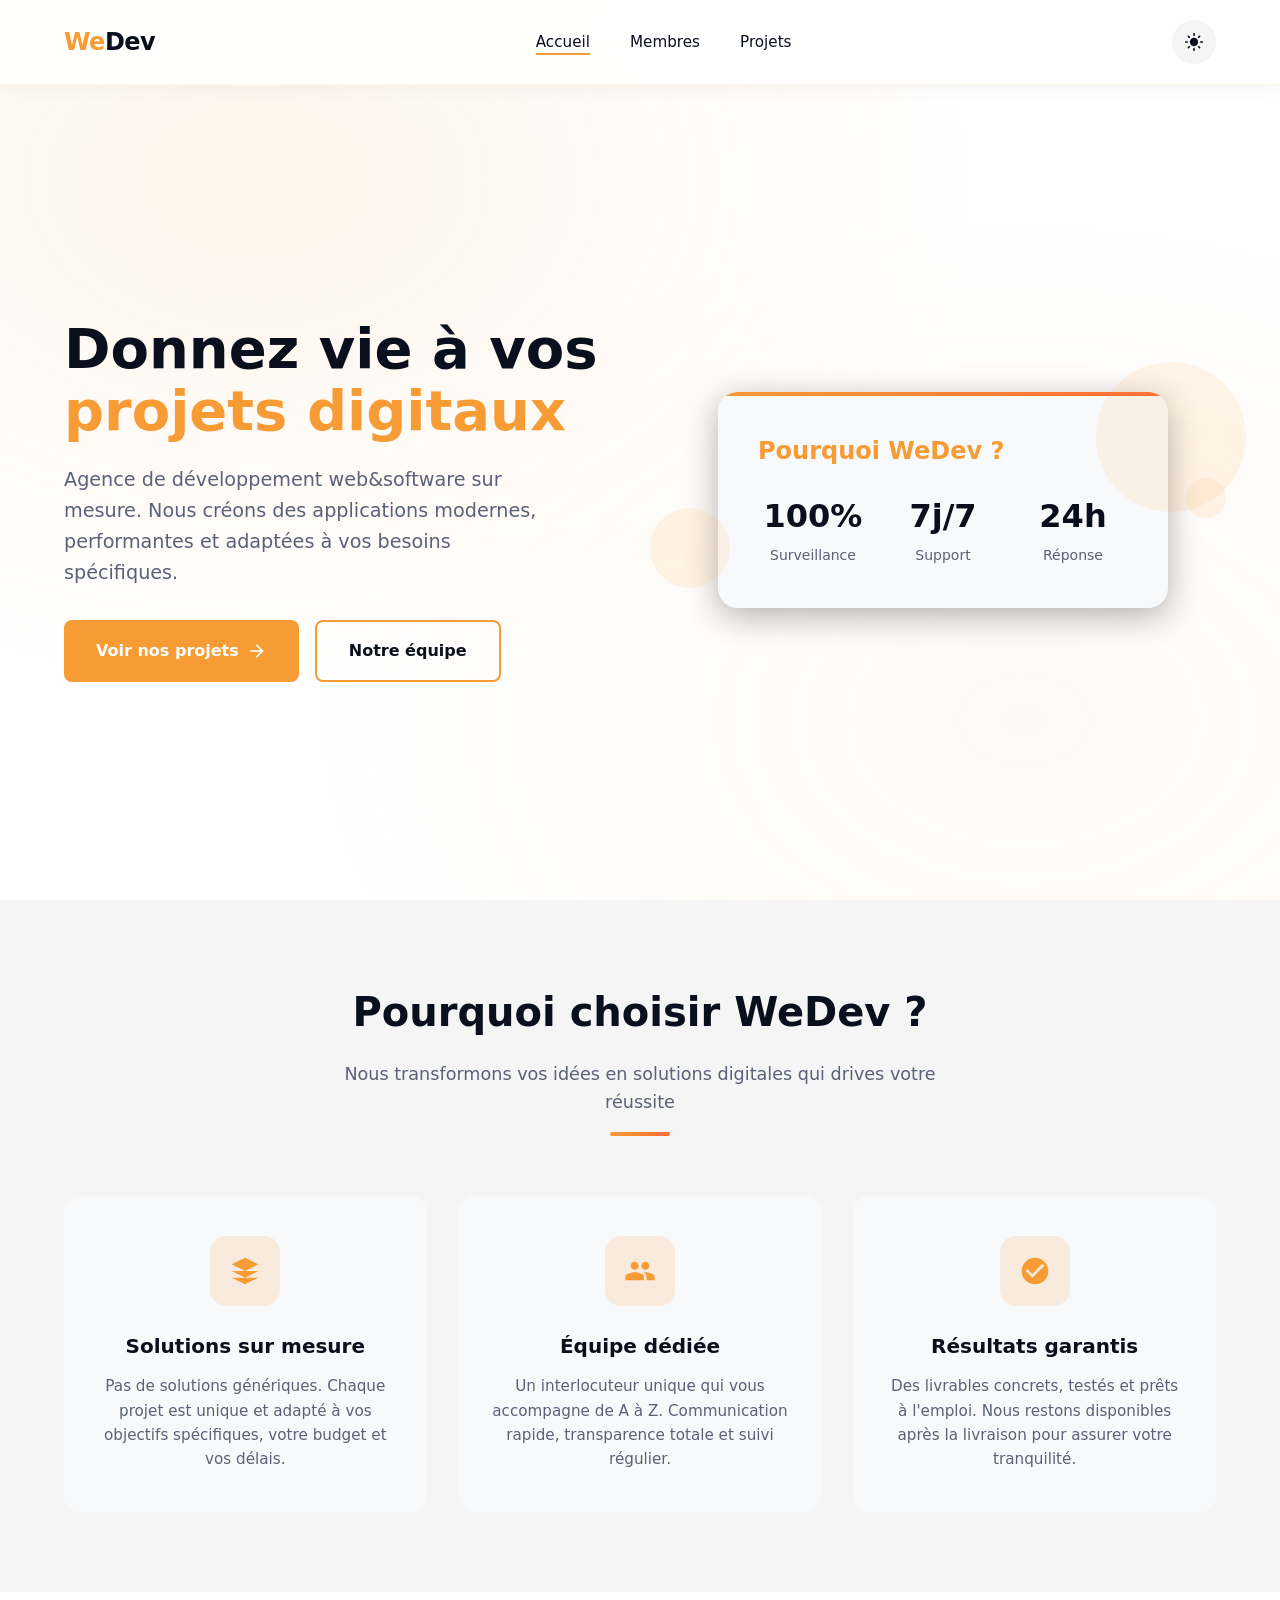
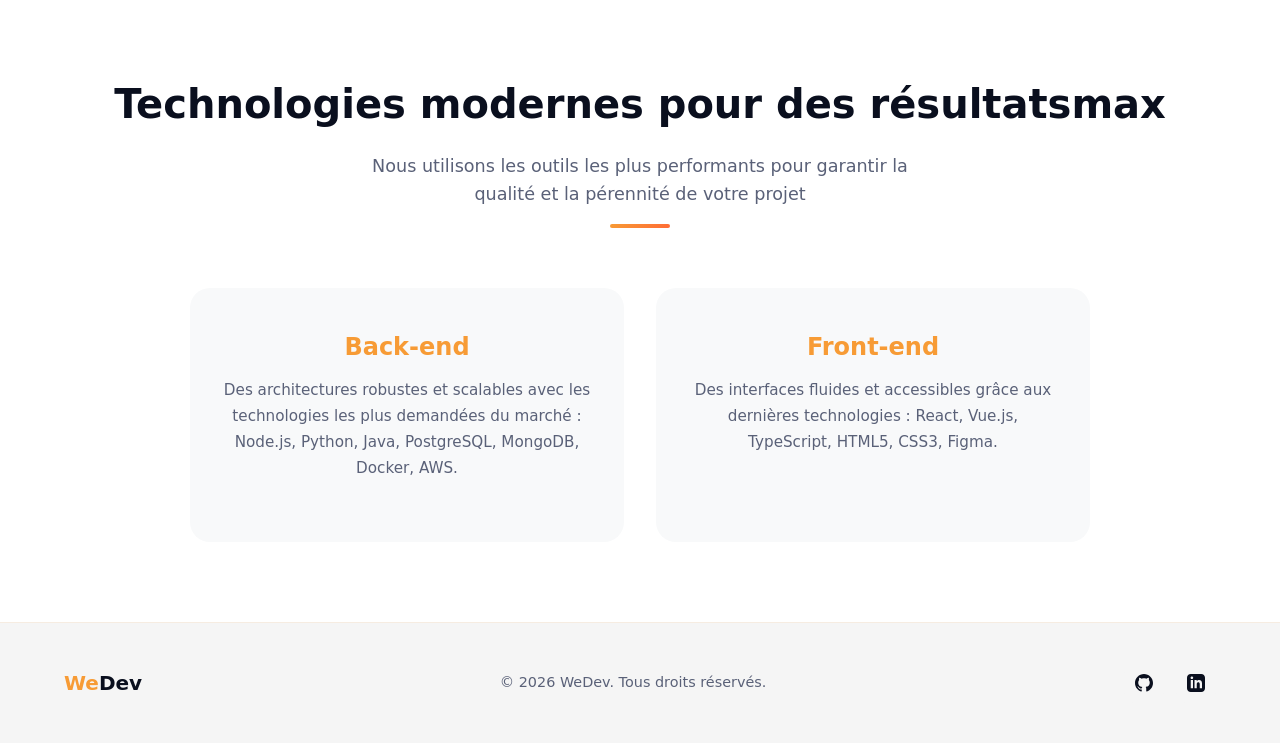
==== index.html @ 14519774 "first commit 14/03/26 the first" ====
<!DOCTYPE html>
<html lang="fr">
<head>
  <meta charset="UTF-8">
  <meta name="viewport" content="width=device-width, initial-scale=1.0">
  <title>WeDev - Portfolio</title>
  <link rel="stylesheet" href="css/style.css">
</head>
<body>
  <nav class="navbar">
    <div class="container" id="navbar"></div>
  </nav>

  <main>
    <section class="hero">
      <div class="container">
        <div class="hero-content">
          <div class="hero-text">
            <h1>Donnez vie à vos <span class="highlight">projets digitaux</span></h1>
            <p>Agence de développement web&software sur mesure. Nous créons des applications modernes, performantes et adaptées à vos besoins spécifiques.</p>
            <div class="hero-buttons">
              <a href="projets.html" class="btn btn-primary">
                Voir nos projets
                <svg width="20" height="20" viewBox="0 0 24 24" fill="currentColor"><path d="M12 4l-1.41 1.41L16.17 11H4v2h12.17l-5.58 5.59L12 20l8-8z"/></svg>
              </a>
              <a href="membres.html" class="btn btn-secondary">Notre équipe</a>
            </div>
          </div>
          <div class="hero-visual">
            <div class="hero-card">
              <h3>Pourquoi WeDev ?</h3>
              <div class="hero-stats">
                <div class="stat-item">
                  <span class="stat-number">100%</span>
                  <span class="stat-label">Surveillance</span>
                </div>
                <div class="stat-item">
                  <span class="stat-number">7j/7</span>
                  <span class="stat-label">Support</span>
                </div>
                <div class="stat-item">
                  <span class="stat-number">24h</span>
                  <span class="stat-label">Réponse</span>
                </div>
              </div>
            </div>
            <div class="floating-shapes">
              <div class="shape shape-1"></div>
              <div class="shape shape-2"></div>
              <div class="shape shape-3"></div>
            </div>
          </div>
        </div>
      </div>
    </section>

    <section class="features">
      <div class="container">
        <div class="section-header">
          <h2>Pourquoi choisir WeDev ?</h2>
          <p>Nous transformons vos idées en solutions digitales qui drives votre réussite</p>
          <div class="accent-line"></div>
        </div>
        <div class="features-grid">
          <div class="feature-card">
            <div class="feature-icon">
              <svg viewBox="0 0 24 24"><path d="M12 2L2 7l10 5 10-5-10-5zM2 17l10 5 10-5M2 12l10 5 10-5"/></svg>
            </div>
            <h3>Solutions sur mesure</h3>
            <p>Pas de solutions génériques. Chaque projet est unique et adapté à vos objectifs spécifiques, votre budget et vos délais.</p>
          </div>
          <div class="feature-card">
            <div class="feature-icon">
              <svg viewBox="0 0 24 24"><path d="M16 11c1.66 0 2.99-1.34 2.99-3S17.66 5 16 5c-1.66 0-3 1.34-3 3s1.34 3 3 3zm-8 0c1.66 0 2.99-1.34 2.99-3S9.66 5 8 5C6.34 5 5 6.34 5 8s1.34 3 3 3zm0 2c-2.33 0-7 1.17-7 3.5V19h14v-2.5c0-2.33-4.67-3.5-7-3.5zm8 0c-.29 0-.62.02-.97.05 1.16.84 1.97 1.97 1.97 3.45V19h6v-2.5c0-2.33-4.67-3.5-7-3.5z"/></svg>
            </div>
            <h3>Équipe dédiée</h3>
            <p>Un interlocuteur unique qui vous accompagne de A à Z. Communication rapide, transparence totale et suivi régulier.</p>
          </div>
          <div class="feature-card">
            <div class="feature-icon">
              <svg viewBox="0 0 24 24"><path d="M12 2C6.48 2 2 6.48 2 12s4.48 10 10 10 10-4.48 10-10S17.52 2 12 2zm-2 15l-5-5 1.41-1.41L10 14.17l7.59-7.59L19 8l-9 9z"/></svg>
            </div>
            <h3>Résultats garantis</h3>
            <p>Des livrables concrets, testés et prêts à l'emploi. Nous restons disponibles après la livraison pour assurer votre tranquilité.</p>
          </div>
        </div>
      </div>
    </section>

    <section>
      <div class="container">
        <div class="section-header">
          <h2>Technologies modernes pour des résultatsmax</h2>
          <p>Nous utilisons les outils les plus performants pour garantir la qualité et la pérennité de votre projet</p>
          <div class="accent-line"></div>
        </div>
        <div class="members-grid" style="max-width: 900px; margin: 0 auto;">
          <div class="member-card" style="opacity: 1; transform: none;">
            <h3 class="member-name" style="color: var(--accent);">Back-end</h3>
            <p class="member-bio">Des architectures robustes et scalables avec les technologies les plus demandées du marché : Node.js, Python, Java, PostgreSQL, MongoDB, Docker, AWS.</p>
          </div>
          <div class="member-card" style="opacity: 1; transform: none;">
            <h3 class="member-name" style="color: var(--accent);">Front-end</h3>
            <p class="member-bio">Des interfaces fluides et accessibles grâce aux dernières technologies : React, Vue.js, TypeScript, HTML5, CSS3, Figma.</p>
          </div>
        </div>
      </div>
    </section>
  </main>

  <div id="footer"></div>

  <script src="js/components.js"></script>
  <script src="js/main.js"></script>
  <script src="js/init.js"></script>
</body>
</html>
---- css/style.css ----
@import url('https://api.fontshare.com/v2/css?f[]=clash-display@400,500,600,700&f[]=satoshi@400,500,700&display=swap');

:root {
  --primary: #FFFFFF;
  --primary-light: #0A0F1E;
  --logo-accent: #0A0F1E;
  --accent: #F79B35;
  --accent-glow: rgba(247, 155, 53, 0.4);
  --secondary: #F5F5F5;
  --secondary-light: #1A2342;
  --text: #0A0F1E;
  --text-light: #FFFFFF;
  --text-muted: #5A6178;
  --card-bg: #F8F9FA;
  --card-bg-light: #151D32;
  --gradient: linear-gradient(135deg, var(--accent) 0%, #FF6B35 100%);
  --shadow: 0 8px 32px rgba(0, 0, 0, 0.3);
  --shadow-light: 0 8px 32px rgba(0, 0, 0, 0.1);
  --transition: all 0.3s ease;
  --font-heading: 'Clash Display', system-ui, sans-serif;
  --font-body: 'Satoshi', system-ui, sans-serif;
}

[data-theme="dark"] {
  --primary: #0A0F1E;
  --secondary: #1A2342;
  --text: #FFFFFF;
  --text-muted: #8892B0;
  --card-bg: #151D32;
  --card-bg-light: #F8F9FA;
  --shadow: 0 8px 32px rgba(0, 0, 0, 0.3);
  --logo-accent: #FFFFFF;
}

*, *::before, *::after {
  margin: 0;
  padding: 0;
  box-sizing: border-box;
}

html {
  scroll-behavior: smooth;
}

body {
  font-family: var(--font-body);
  background: var(--primary);
  color: var(--text);
  line-height: 1.6;
  min-height: 100vh;
  transition: background 0.4s ease, color 0.4s ease;
  overflow-x: hidden;
}

body::before {
  content: '';
  position: fixed;
  top: 0;
  left: 0;
  width: 100%;
  height: 100%;
  background: 
    radial-gradient(ellipse at 20% 20%, rgba(247, 155, 53, 0.1) 0%, transparent 50%),
    radial-gradient(ellipse at 80% 80%, rgba(247, 155, 53, 0.06) 0%, transparent 50%);
  pointer-events: none;
  z-index: -1;
}

[data-theme="dark"] body::before {
  background: 
    radial-gradient(ellipse at 20% 20%, rgba(247, 155, 53, 0.08) 0%, transparent 50%),
    radial-gradient(ellipse at 80% 80%, rgba(247, 155, 53, 0.05) 0%, transparent 50%);
}

.container {
  max-width: 1200px;
  margin: 0 auto;
  padding: 0 24px;
}

a {
  text-decoration: none;
  color: inherit;
}

ul {
  list-style: none;
}

img {
  max-width: 100%;
  height: auto;
}

/* Navigation */
.navbar {
  position: fixed;
  top: 0;
  left: 0;
  right: 0;
  z-index: 1000;
  padding: 20px 0;
  background: rgba(255, 255, 255, 0.9);
  backdrop-filter: blur(20px);
  border-bottom: 1px solid rgba(247, 155, 53, 0.1);
  transition: var(--transition);
  box-shadow: 0 2px 20px rgba(0, 0, 0, 0.05);
}

[data-theme="dark"] .navbar {
  background: rgba(10, 15, 30, 0.8);
  box-shadow: none;
}

.navbar .container {
  display: flex;
  justify-content: space-between;
  align-items: center;
}

.logo {
  font-family: var(--font-heading);
  font-size: 1.5rem;
  font-weight: 700;
  color: var(--accent);
  letter-spacing: -0.5px;
}

.logo span {
  color: var(--logo-accent);
}

.nav-links {
  display: flex;
  gap: 40px;
  align-items: center;
}

.nav-links a {
  font-weight: 500;
  font-size: 0.95rem;
  color: var(--text);
  position: relative;
  transition: var(--transition);
}

.nav-links a::after {
  content: '';
  position: absolute;
  bottom: -4px;
  left: 0;
  width: 0;
  height: 2px;
  background: var(--accent);
  transition: var(--transition);
}

.nav-links a:hover::after,
.nav-links a.active::after {
  width: 100%;
}

.nav-links a:hover {
  color: var(--accent);
}

.nav-right {
  display: flex;
  align-items: center;
  gap: 20px;
}

.theme-toggle {
  width: 44px;
  height: 44px;
  border-radius: 50%;
  background: var(--secondary);
  border: none;
  cursor: pointer;
  display: flex;
  align-items: center;
  justify-content: center;
  transition: var(--transition);
  position: relative;
  overflow: hidden;
}

.theme-toggle:hover {
  background: var(--accent);
  transform: scale(1.1);
}

.theme-toggle svg {
  width: 20px;
  height: 20px;
  fill: var(--text);
  transition: var(--transition);
}

.theme-toggle .sun-icon {
  position: absolute;
  opacity: 0;
  transform: rotate(90deg) scale(0);
}

[data-theme="light"] .theme-toggle .sun-icon {
  opacity: 1;
  transform: rotate(0) scale(1);
}

[data-theme="light"] .theme-toggle .moon-icon {
  opacity: 0;
  transform: rotate(-90deg) scale(0);
}

.hamburger {
  display: none;
  flex-direction: column;
  gap: 5px;
  cursor: pointer;
  padding: 10px;
  background: none;
  border: none;
}

.hamburger span {
  width: 25px;
  height: 2px;
  background: var(--text);
  transition: var(--transition);
}

/* Main Content */
main {
  padding-top: 100px;
  min-height: 100vh;
}

section {
  padding: 80px 0;
}

.section-header {
  text-align: center;
  margin-bottom: 60px;
}

.section-header h2 {
  font-family: var(--font-heading);
  font-size: 2.5rem;
  font-weight: 600;
  margin-bottom: 16px;
}

.section-header p {
  color: var(--text-muted);
  font-size: 1.1rem;
  max-width: 600px;
  margin: 0 auto;
}

.accent-line {
  width: 60px;
  height: 4px;
  background: var(--gradient);
  margin: 16px auto 0;
  border-radius: 2px;
}

/* Hero Section */
.hero {
  min-height: calc(100vh - 100px);
  display: flex;
  align-items: center;
  position: relative;
}

.hero-content {
  display: grid;
  grid-template-columns: 1fr 1fr;
  gap: 60px;
  align-items: center;
}

.hero-text h1 {
  font-family: var(--font-heading);
  font-size: 3.5rem;
  font-weight: 700;
  line-height: 1.1;
  margin-bottom: 24px;
}

.hero-text h1 .highlight {
  color: var(--accent);
  position: relative;
}

.hero-text p {
  font-size: 1.2rem;
  color: var(--text-muted);
  margin-bottom: 32px;
  max-width: 500px;
}

.hero-buttons {
  display: flex;
  gap: 16px;
}

.btn {
  display: inline-flex;
  align-items: center;
  gap: 8px;
  padding: 16px 32px;
  border-radius: 8px;
  font-weight: 600;
  font-size: 1rem;
  cursor: pointer;
  transition: var(--transition);
  border: none;
  font-family: var(--font-body);
}

.btn-primary {
  background: var(--accent);
  color: var(--primary);
}

.btn-primary:hover {
  background: #FF9A3D;
  transform: translateY(-2px);
  box-shadow: 0 10px 30px var(--accent-glow);
}

.btn-secondary {
  background: transparent;
  color: var(--text);
  border: 2px solid var(--accent);
}

.btn-secondary:hover {
  background: var(--accent);
  color: var(--primary);
}

.hero-visual {
  position: relative;
  display: flex;
  justify-content: center;
  align-items: center;
}

.hero-card {
  background: var(--card-bg);
  border-radius: 20px;
  padding: 40px;
  width: 100%;
  max-width: 450px;
  box-shadow: var(--shadow);
  position: relative;
  overflow: hidden;
}

.hero-card::before {
  content: '';
  position: absolute;
  top: 0;
  left: 0;
  right: 0;
  height: 4px;
  background: var(--gradient);
}

.hero-card h3 {
  font-family: var(--font-heading);
  font-size: 1.5rem;
  margin-bottom: 20px;
  color: var(--accent);
}

.hero-stats {
  display: grid;
  grid-template-columns: repeat(3, 1fr);
  gap: 20px;
}

.stat-item {
  text-align: center;
}

.stat-number {
  font-family: var(--font-heading);
  font-size: 2rem;
  font-weight: 700;
  color: var(--text);
  display: block;
}

.stat-label {
  font-size: 0.875rem;
  color: var(--text-muted);
}

.floating-shapes {
  position: absolute;
  width: 100%;
  height: 100%;
  pointer-events: none;
}

.shape {
  position: absolute;
  border-radius: 50%;
  background: var(--accent);
  opacity: 0.1;
}

.shape-1 {
  width: 150px;
  height: 150px;
  top: -30px;
  right: -30px;
}

.shape-2 {
  width: 80px;
  height: 80px;
  bottom: 20px;
  left: -20px;
}

.shape-3 {
  width: 40px;
  height: 40px;
  top: 40%;
  right: -10px;
}

/* Members Section */
.members-grid {
  display: grid;
  grid-template-columns: repeat(auto-fit, minmax(320px, 1fr));
  gap: 32px;
}

.member-card {
  background: var(--card-bg);
  border-radius: 20px;
  padding: 40px 32px;
  text-align: center;
  transition: var(--transition);
  position: relative;
  overflow: hidden;
  opacity: 0;
  transform: translateY(30px);
  animation: fadeInUp 0.6s ease forwards;
}

.member-card:nth-child(1) { animation-delay: 0.1s; }
.member-card:nth-child(2) { animation-delay: 0.2s; }
.member-card:nth-child(3) { animation-delay: 0.3s; }

@keyframes fadeInUp {
  to {
    opacity: 1;
    transform: translateY(0);
  }
}

.member-card::before {
  content: '';
  position: absolute;
  top: 0;
  left: 0;
  right: 0;
  height: 4px;
  background: var(--gradient);
  transform: scaleX(0);
  transition: var(--transition);
}

.member-card:hover {
  transform: translateY(-8px);
  box-shadow: 0 20px 60px rgba(247, 155, 53, 0.15);
}

.member-card:hover::before {
  transform: scaleX(1);
}

.member-avatar {
  width: 180px;
  height: 180px;
  border-radius: 50%;
  margin: 0 auto 24px;
  background: var(--secondary);
  display: flex;
  align-items: center;
  justify-content: center;
  position: relative;
  overflow: hidden;
  border: 4px solid var(--accent);
}

.member-avatar img {
  width: 100%;
  height: 100%;
  object-fit: cover;
}

.member-avatar .placeholder {
  font-size: 4rem;
  color: var(--accent);
  font-weight: 700;
  font-family: var(--font-heading);
}

.member-role {
  display: inline-block;
  padding: 6px 16px;
  background: rgba(247, 155, 53, 0.15);
  color: var(--accent);
  border-radius: 20px;
  font-size: 0.875rem;
  font-weight: 600;
  margin-bottom: 16px;
}

.member-name {
  font-family: var(--font-heading);
  font-size: 1.5rem;
  font-weight: 600;
  margin-bottom: 12px;
}

.member-bio {
  color: var(--text-muted);
  font-size: 0.95rem;
  margin-bottom: 20px;
  line-height: 1.7;
}

.member-skills {
  display: flex;
  flex-wrap: wrap;
  gap: 8px;
  justify-content: center;
  margin-bottom: 24px;
}

.skill-tag {
  padding: 6px 14px;
  background: var(--secondary);
  border-radius: 6px;
  font-size: 0.8rem;
  font-weight: 500;
  color: var(--text);
}

.member-socials {
  display: flex;
  gap: 12px;
  justify-content: center;
}

.social-link {
  width: 40px;
  height: 40px;
  border-radius: 10px;
  background: var(--secondary);
  display: flex;
  align-items: center;
  justify-content: center;
  transition: var(--transition);
}

.social-link:hover {
  background: var(--accent);
  transform: translateY(-3px);
}

.social-link svg {
  width: 18px;
  height: 18px;
  fill: var(--text);
  transition: var(--transition);
}

.social-link:hover svg {
  fill: var(--primary);
}

/* Projects Section */
.projects-grid {
  display: grid;
  grid-template-columns: repeat(auto-fit, minmax(350px, 1fr));
  gap: 32px;
}

.project-card {
  background: var(--card-bg);
  border-radius: 20px;
  overflow: hidden;
  transition: var(--transition);
}

.project-card:hover {
  transform: translateY(-8px);
  box-shadow: 0 20px 60px rgba(247, 155, 53, 0.15);
}

.project-image {
  height: 220px;
  background: var(--secondary);
  display: flex;
  align-items: center;
  justify-content: center;
  position: relative;
  overflow: hidden;
}

.project-image .placeholder {
  font-size: 3rem;
  color: var(--accent);
}

.project-image::after {
  content: '';
  position: absolute;
  bottom: 0;
  left: 0;
  right: 0;
  height: 100px;
  background: linear-gradient(to top, var(--card-bg), transparent);
}

.project-content {
  padding: 28px;
}

.project-title {
  font-family: var(--font-heading);
  font-size: 1.3rem;
  font-weight: 600;
  margin-bottom: 12px;
}

.project-description {
  color: var(--text-muted);
  font-size: 0.95rem;
  margin-bottom: 20px;
  line-height: 1.6;
}

.project-tech {
  display: flex;
  flex-wrap: wrap;
  gap: 8px;
  margin-bottom: 20px;
}

.tech-tag {
  padding: 5px 12px;
  background: rgba(247, 155, 53, 0.15);
  color: var(--accent);
  border-radius: 6px;
  font-size: 0.75rem;
  font-weight: 600;
}

.project-links {
  display: flex;
  gap: 12px;
}

.project-link {
  display: inline-flex;
  align-items: center;
  gap: 6px;
  padding: 10px 18px;
  border-radius: 8px;
  font-size: 0.9rem;
  font-weight: 600;
  transition: var(--transition);
}

.project-link.primary {
  background: var(--accent);
  color: var(--primary);
}

.project-link.primary:hover {
  background: #FF9A3D;
}

.project-link.secondary {
  background: var(--secondary);
  color: var(--text);
}

.project-link.secondary:hover {
  background: var(--accent);
  color: var(--primary);
}

.project-link svg {
  width: 16px;
  height: 16px;
  fill: currentColor;
}

/* Features Section */
.features {
  background: var(--secondary);
}

.features-grid {
  display: grid;
  grid-template-columns: repeat(auto-fit, minmax(280px, 1fr));
  gap: 32px;
}

.feature-card {
  background: var(--card-bg);
  padding: 40px 32px;
  border-radius: 16px;
  text-align: center;
  transition: var(--transition);
}

.feature-card:hover {
  transform: translateY(-5px);
}

.feature-icon {
  width: 70px;
  height: 70px;
  border-radius: 16px;
  background: rgba(247, 155, 53, 0.15);
  display: flex;
  align-items: center;
  justify-content: center;
  margin: 0 auto 24px;
}

.feature-icon svg {
  width: 32px;
  height: 32px;
  fill: var(--accent);
}

.feature-card h3 {
  font-family: var(--font-heading);
  font-size: 1.25rem;
  margin-bottom: 12px;
}

.feature-card p {
  color: var(--text-muted);
  font-size: 0.95rem;
}

/* Footer */
.footer {
  padding: 40px 0;
  border-top: 1px solid rgba(247, 155, 53, 0.1);
  background: var(--secondary);
}

.footer-content {
  display: flex;
  justify-content: space-between;
  align-items: center;
}

.footer-logo {
  font-family: var(--font-heading);
  font-size: 1.25rem;
  font-weight: 700;
  color: var(--accent);
}

.footer-logo span {
  color: var(--text);
}

.footer-text {
  color: var(--text-muted);
  font-size: 0.9rem;
}

.footer-socials {
  display: flex;
  gap: 12px;
}

/* Mobile Styles */
@media (max-width: 1024px) {
  .hero-content {
    grid-template-columns: 1fr;
    text-align: center;
  }

  .hero-text p {
    margin: 0 auto 32px;
  }

  .hero-buttons {
    justify-content: center;
  }

  .hero-visual {
    order: -1;
  }

  .hero-card {
    max-width: 400px;
    margin: 0 auto;
  }
}

@media (max-width: 768px) {
  .hamburger {
    display: flex;
  }

  .nav-links {
    position: fixed;
    top: 0;
    right: -100%;
    width: 280px;
    height: 100vh;
    background: var(--card-bg);
    flex-direction: column;
    justify-content: center;
    gap: 32px;
    transition: var(--transition);
    box-shadow: -10px 0 40px rgba(0, 0, 0, 0.3);
  }

  .nav-links.active {
    right: 0;
  }

  .nav-links a {
    font-size: 1.2rem;
  }

  .hero-text h1 {
    font-size: 2.5rem;
  }

  .hero-stats {
    grid-template-columns: 1fr;
    gap: 16px;
  }

  .section-header h2 {
    font-size: 2rem;
  }

  .members-grid,
  .projects-grid {
    grid-template-columns: 1fr;
  }

  .footer-content {
    flex-direction: column;
    gap: 20px;
    text-align: center;
  }
}

@media (max-width: 480px) {
  .hero-text h1 {
    font-size: 2rem;
  }

  .hero-buttons {
    flex-direction: column;
  }

  .btn {
    width: 100%;
    justify-content: center;
  }

  .member-avatar {
    width: 140px;
    height: 140px;
  }
}
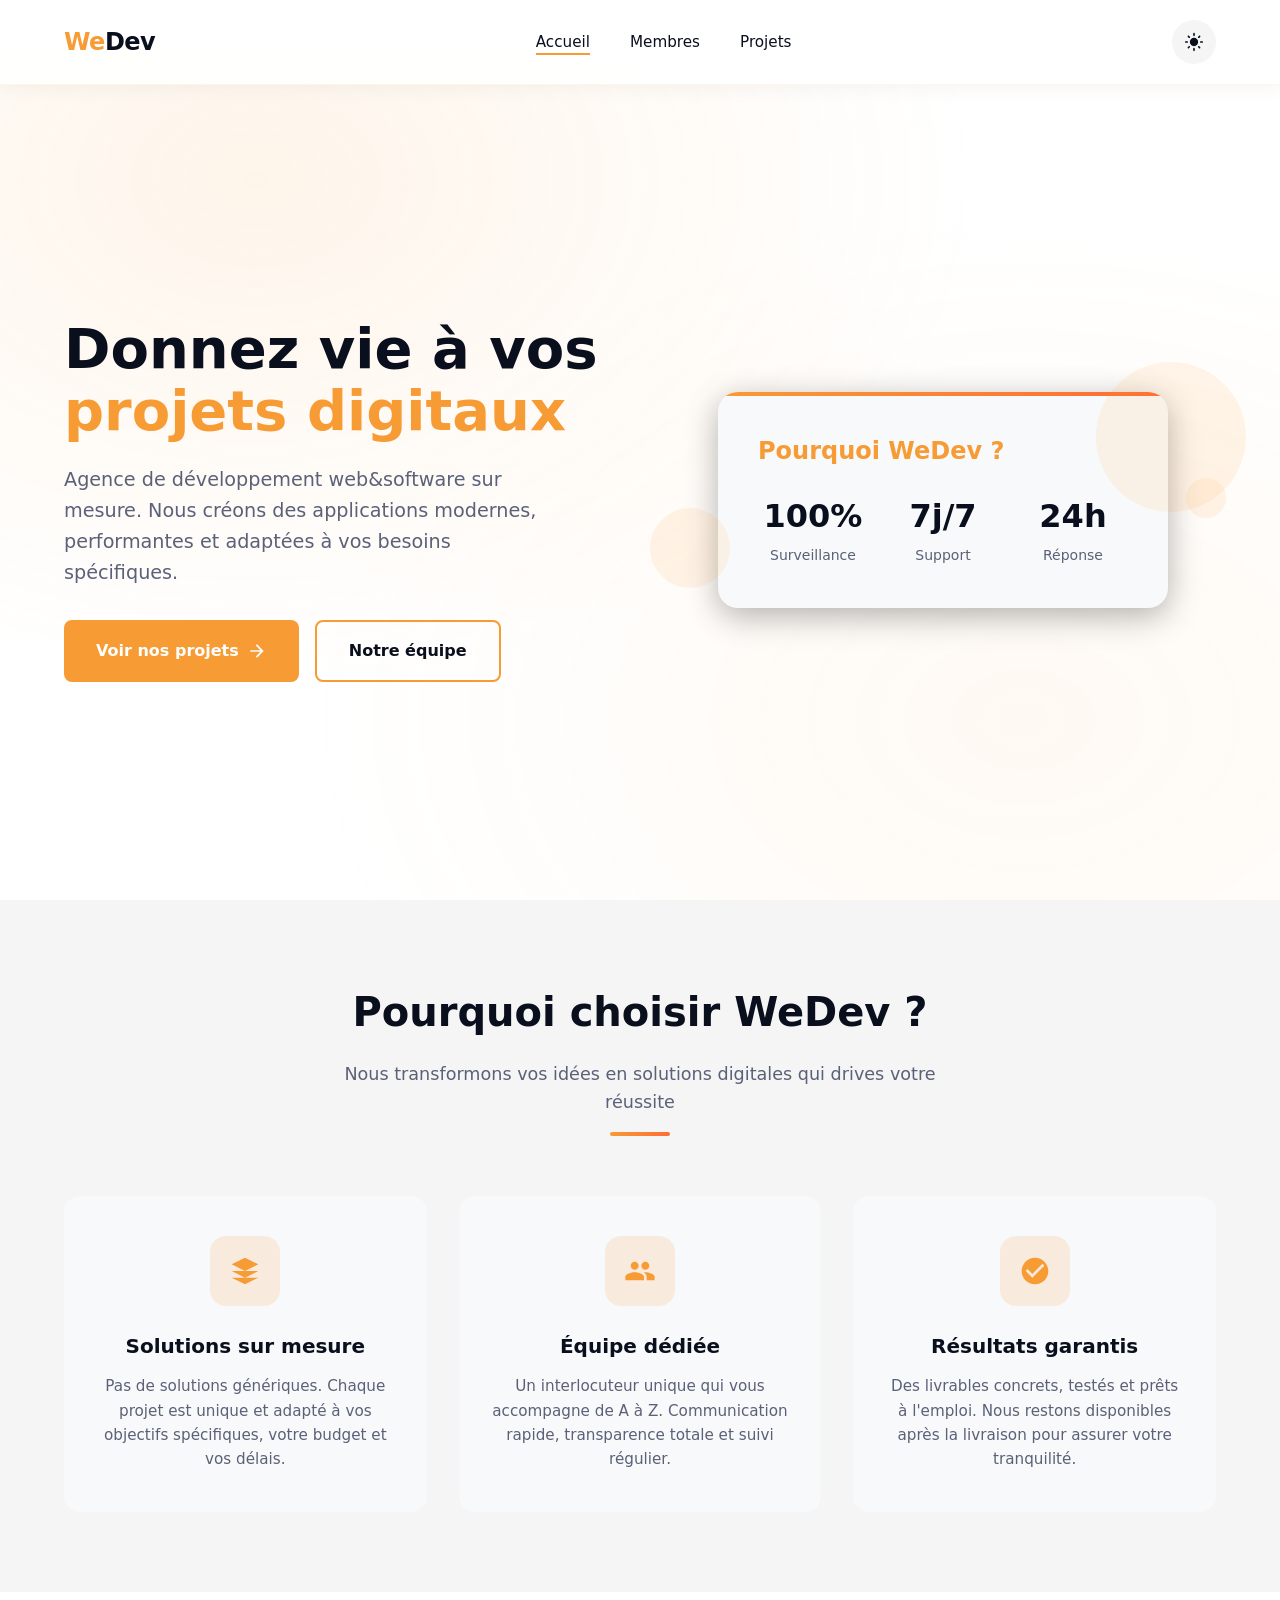
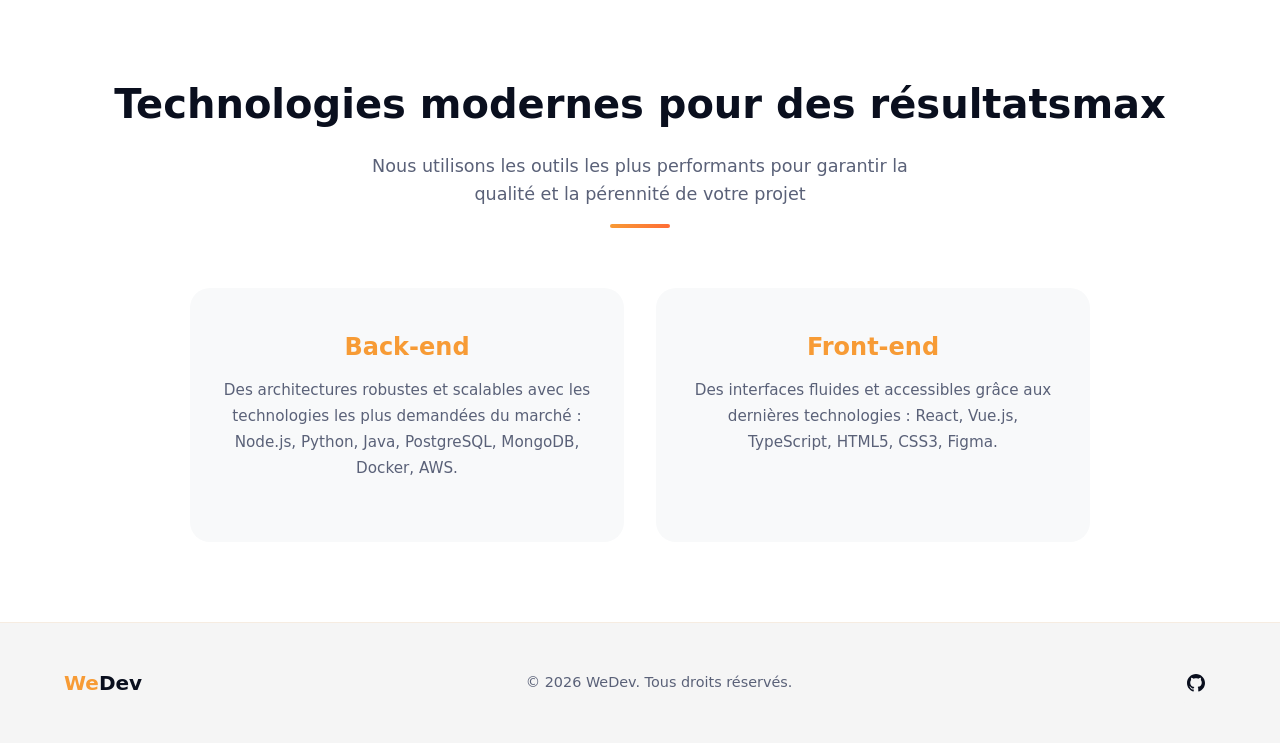
==== commit 09d0860f: "update 15/03/25" ====
--- a/index.html
+++ b/index.html
@@ -4,6 +4,7 @@
   <meta charset="UTF-8">
   <meta name="viewport" content="width=device-width, initial-scale=1.0">
   <title>WeDev - Portfolio</title>
+  <link rel="icon" type="image/jpeg" href="images/logo.jpeg">
   <link rel="stylesheet" href="css/style.css">
 </head>
 <body>
--- a/css/style.css
+++ b/css/style.css
@@ -197,20 +197,32 @@
   transition: var(--transition);
 }
 
+.theme-toggle .sun-icon,
+.theme-toggle .moon-icon {
+  position: absolute;
+  top: 50%;
+  left: 50%;
+  transform: translate(-50%, -50%);
+}
+
 .theme-toggle .sun-icon {
-  position: absolute;
   opacity: 0;
-  transform: rotate(90deg) scale(0);
+  transform: translate(-50%, -50%) rotate(90deg) scale(0);
+}
+
+.theme-toggle .moon-icon {
+  opacity: 1;
+  transform: translate(-50%, -50%) rotate(0) scale(1);
 }
 
 [data-theme="light"] .theme-toggle .sun-icon {
   opacity: 1;
-  transform: rotate(0) scale(1);
+  transform: translate(-50%, -50%) rotate(0) scale(1);
 }
 
 [data-theme="light"] .theme-toggle .moon-icon {
   opacity: 0;
-  transform: rotate(-90deg) scale(0);
+  transform: translate(-50%, -50%) rotate(-90deg) scale(0);
 }
 
 .hamburger {
@@ -228,6 +240,141 @@
   height: 2px;
   background: var(--text);
   transition: var(--transition);
+}
+
+.hamburger.active span:nth-child(1) {
+  transform: rotate(-45deg) translate(5px, 5px);
+}
+
+.hamburger.active span:nth-child(2) {
+  opacity: 0;
+}
+
+.hamburger.active span:nth-child(3) {
+  transform: rotate(45deg) translate(5px, -5px);
+}
+
+@media (max-width: 768px) {
+  .hamburger {
+    display: flex;
+  }
+
+  .nav-links {
+    position: fixed;
+    top: 0;
+    left: -100%;
+    width: 70%;
+    max-width: 300px;
+    height: 100vh;
+    background: var(--card-bg);
+    flex-direction: column;
+    justify-content: space-between;
+    padding: 80px 24px 40px;
+    gap: 0;
+    transition: var(--transition);
+    box-shadow: 10px 0 40px rgba(0, 0, 0, 0.3);
+    z-index: 999;
+  }
+
+  .nav-links.active {
+    left: 0;
+  }
+
+  .nav-links li {
+    width: 100%;
+  }
+
+  .nav-links a {
+    display: block;
+    padding: 16px 0;
+    width: 100%;
+    font-size: 1.1rem;
+    border-bottom: 1px solid var(--secondary);
+  }
+
+  .nav-links > li:not(.mobile-header):not(.mobile-copyright) a.active {
+    color: var(--accent);
+    font-weight: 600;
+    padding-left: 8px;
+    border-left: 3px solid var(--accent);
+  }
+
+  .nav-links .mobile-header a {
+    background: transparent !important;
+    border: none !important;
+    padding: 0 !important;
+  }
+
+  .nav-links .mobile-header a.active {
+    color: var(--accent);
+    font-weight: 700;
+    padding-left: 0;
+    border-left: none;
+  }
+
+  .nav-links a::after {
+    display: none;
+  }
+
+  .nav-links {
+    justify-content: space-between;
+  }
+
+  .nav-links .mobile-header {
+    display: flex;
+    justify-content: space-between;
+    align-items: center;
+    width: 100%;
+    padding: 0 0 20px 0;
+    border-bottom: 1px solid var(--secondary);
+    margin-bottom: 10px;
+  }
+
+  .nav-links .mobile-header .logo {
+    font-family: var(--font-heading);
+    font-size: 1.5rem;
+    font-weight: 700;
+    color: var(--accent);
+    letter-spacing: -0.5px;
+  }
+
+  .nav-links .mobile-header .logo span {
+    color: var(--logo-accent);
+  }
+
+  .mobile-theme-toggle {
+    display: flex;
+  }
+
+  .desktop-theme-toggle {
+    display: none;
+  }
+
+  .nav-links .mobile-copyright {
+    display: block;
+    padding: 20px 0 0 0;
+    border-top: 1px solid var(--secondary);
+    margin-top: auto;
+    text-align: center;
+    font-size: 0.8rem;
+    color: var(--text-muted);
+  }
+}
+
+@media (min-width: 769px) {
+  .nav-links .mobile-logo,
+  .nav-links .mobile-copyright,
+  .nav-links .mobile-header {
+    display: none;
+  }
+
+  .mobile-theme-toggle {
+    display: none;
+  }
+
+  .desktop-theme-toggle {
+    display: flex;
+  }
 }
 
 /* Main Content */
@@ -819,58 +966,6 @@
   }
 }
 
-@media (max-width: 768px) {
-  .hamburger {
-    display: flex;
-  }
-
-  .nav-links {
-    position: fixed;
-    top: 0;
-    right: -100%;
-    width: 280px;
-    height: 100vh;
-    background: var(--card-bg);
-    flex-direction: column;
-    justify-content: center;
-    gap: 32px;
-    transition: var(--transition);
-    box-shadow: -10px 0 40px rgba(0, 0, 0, 0.3);
-  }
-
-  .nav-links.active {
-    right: 0;
-  }
-
-  .nav-links a {
-    font-size: 1.2rem;
-  }
-
-  .hero-text h1 {
-    font-size: 2.5rem;
-  }
-
-  .hero-stats {
-    grid-template-columns: 1fr;
-    gap: 16px;
-  }
-
-  .section-header h2 {
-    font-size: 2rem;
-  }
-
-  .members-grid,
-  .projects-grid {
-    grid-template-columns: 1fr;
-  }
-
-  .footer-content {
-    flex-direction: column;
-    gap: 20px;
-    text-align: center;
-  }
-}
-
 @media (max-width: 480px) {
   .hero-text h1 {
     font-size: 2rem;
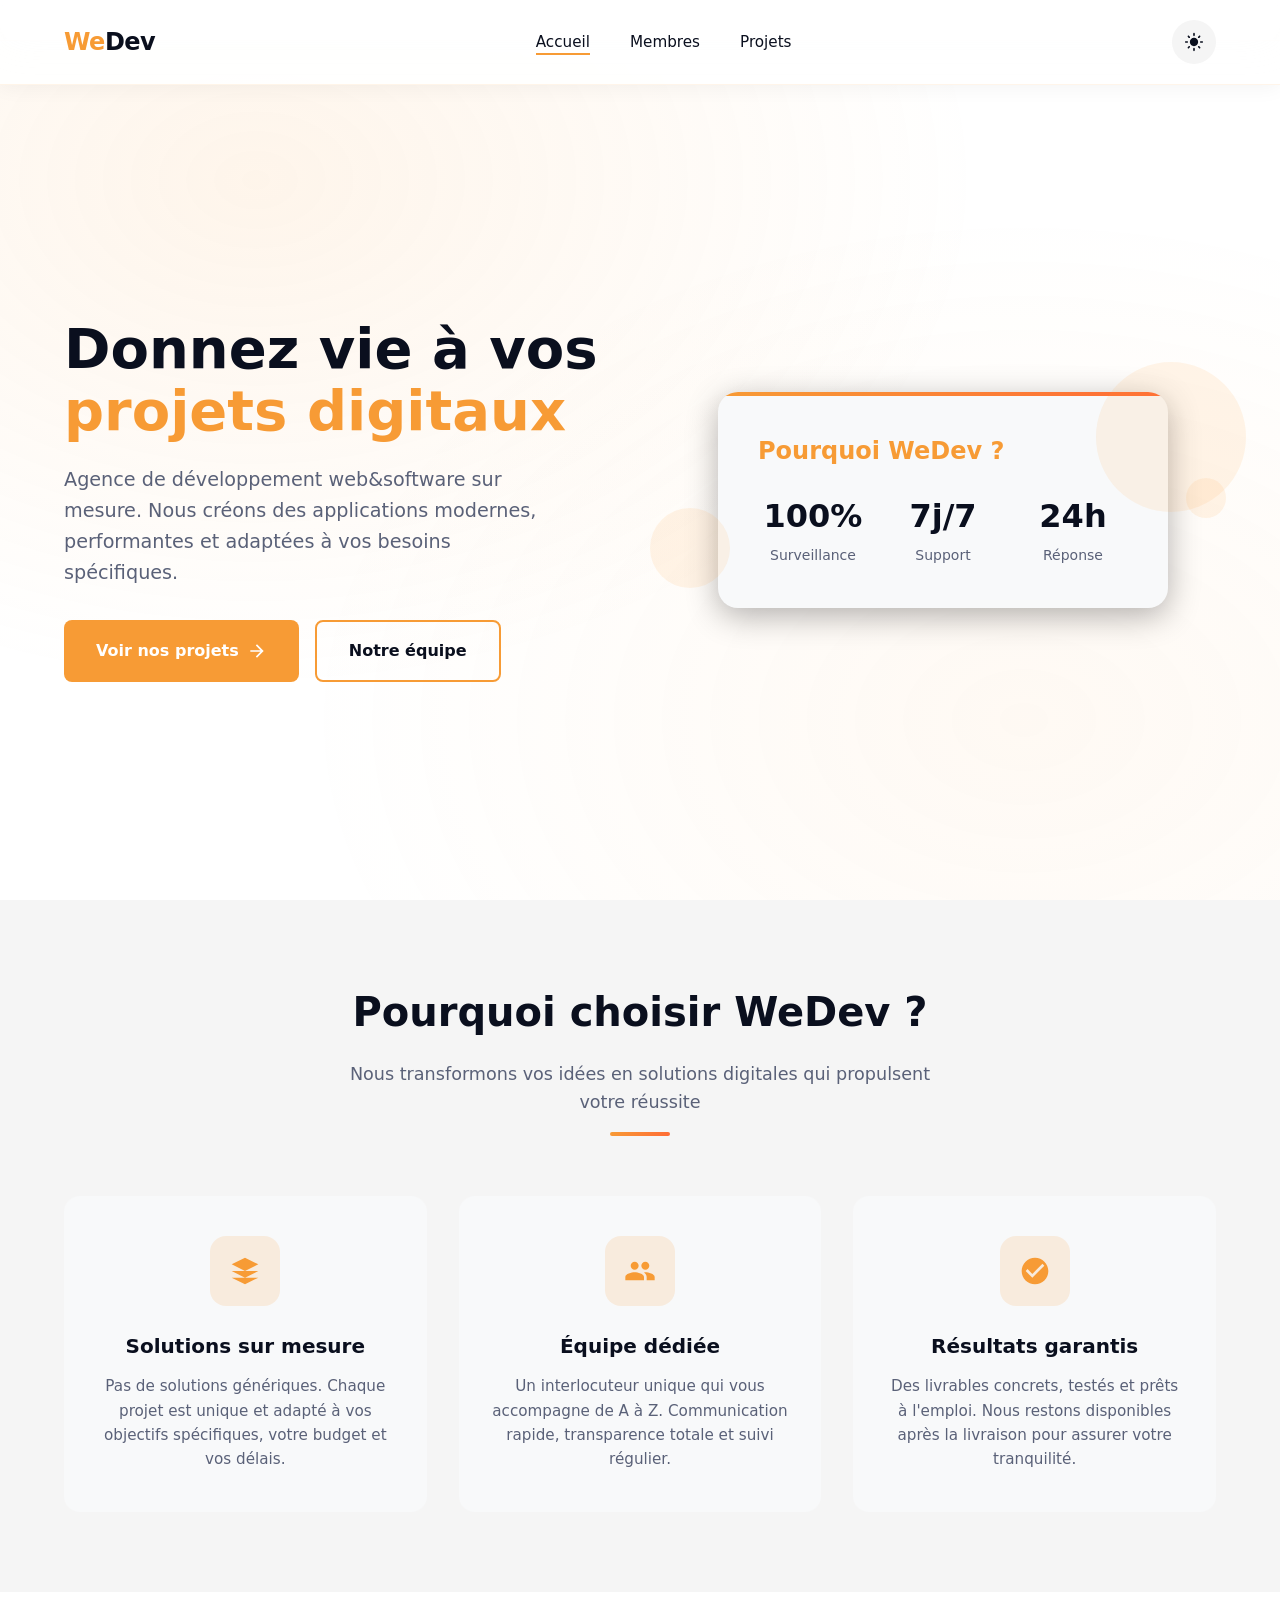
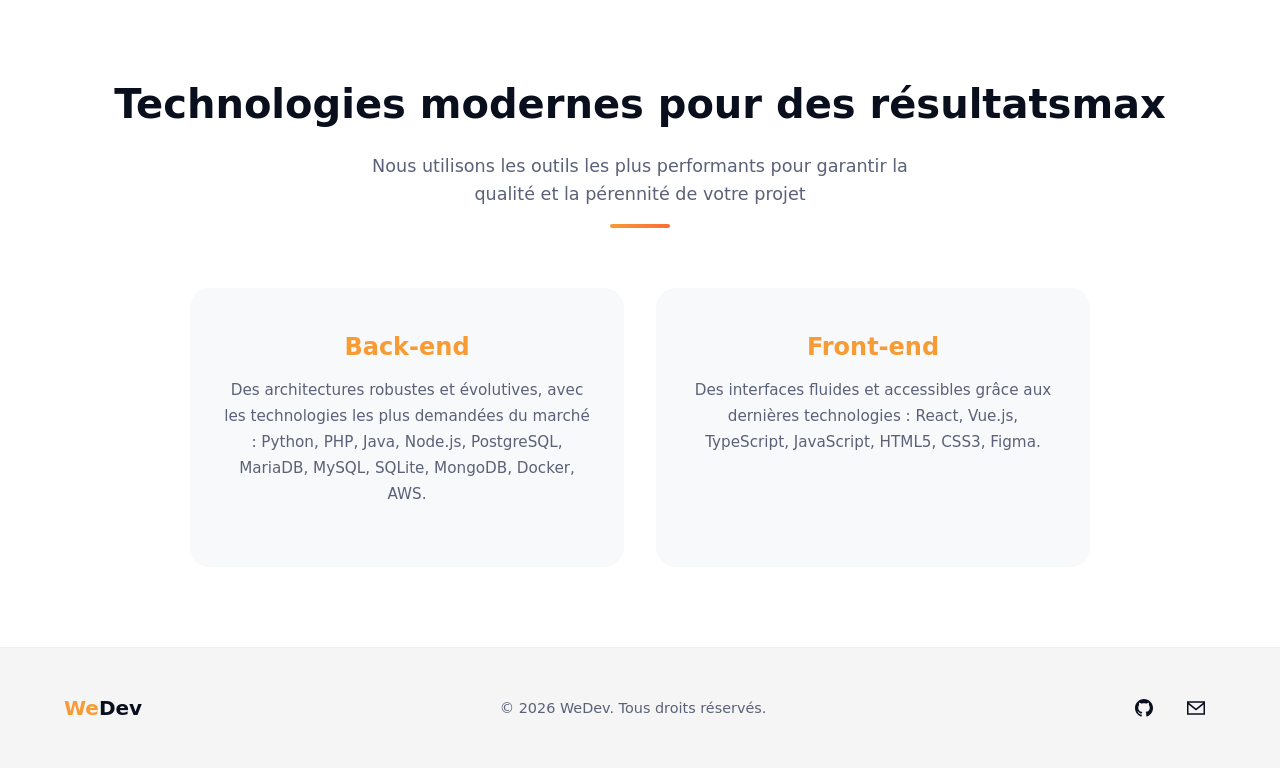
==== commit 67cbb943: "update 24/03/26" ====
--- a/index.html
+++ b/index.html
@@ -1,12 +1,14 @@
-<!DOCTYPE html>
+<!doctype html>
 <html lang="fr">
+
 <head>
-  <meta charset="UTF-8">
-  <meta name="viewport" content="width=device-width, initial-scale=1.0">
+  <meta charset="UTF-8" />
+  <meta name="viewport" content="width=device-width, initial-scale=1.0" />
   <title>WeDev - Portfolio</title>
-  <link rel="icon" type="image/jpeg" href="images/logo.jpeg">
-  <link rel="stylesheet" href="css/style.css">
+  <link rel="icon" type="image/jpeg" href="images/logo.jpeg" />
+  <link rel="stylesheet" href="css/style.css" />
 </head>
+
 <body>
   <nav class="navbar">
     <div class="container" id="navbar"></div>
@@ -17,12 +19,20 @@
       <div class="container">
         <div class="hero-content">
           <div class="hero-text">
-            <h1>Donnez vie à vos <span class="highlight">projets digitaux</span></h1>
-            <p>Agence de développement web&software sur mesure. Nous créons des applications modernes, performantes et adaptées à vos besoins spécifiques.</p>
+            <h1>
+              Donnez vie à vos <span class="highlight">projets digitaux</span>
+            </h1>
+            <p>
+              Agence de développement web&software sur mesure. Nous créons des
+              applications modernes, performantes et adaptées à vos besoins
+              spécifiques.
+            </p>
             <div class="hero-buttons">
               <a href="projets.html" class="btn btn-primary">
                 Voir nos projets
-                <svg width="20" height="20" viewBox="0 0 24 24" fill="currentColor"><path d="M12 4l-1.41 1.41L16.17 11H4v2h12.17l-5.58 5.59L12 20l8-8z"/></svg>
+                <svg width="20" height="20" viewBox="0 0 24 24" fill="currentColor">
+                  <path d="M12 4l-1.41 1.41L16.17 11H4v2h12.17l-5.58 5.59L12 20l8-8z" />
+                </svg>
               </a>
               <a href="membres.html" class="btn btn-secondary">Notre équipe</a>
             </div>
@@ -59,30 +69,50 @@
       <div class="container">
         <div class="section-header">
           <h2>Pourquoi choisir WeDev ?</h2>
-          <p>Nous transformons vos idées en solutions digitales qui drives votre réussite</p>
+          <p>
+            Nous transformons vos idées en solutions digitales qui propulsent
+            votre réussite
+          </p>
           <div class="accent-line"></div>
         </div>
         <div class="features-grid">
           <div class="feature-card">
             <div class="feature-icon">
-              <svg viewBox="0 0 24 24"><path d="M12 2L2 7l10 5 10-5-10-5zM2 17l10 5 10-5M2 12l10 5 10-5"/></svg>
+              <svg viewBox="0 0 24 24">
+                <path d="M12 2L2 7l10 5 10-5-10-5zM2 17l10 5 10-5M2 12l10 5 10-5" />
+              </svg>
             </div>
             <h3>Solutions sur mesure</h3>
-            <p>Pas de solutions génériques. Chaque projet est unique et adapté à vos objectifs spécifiques, votre budget et vos délais.</p>
+            <p>
+              Pas de solutions génériques. Chaque projet est unique et adapté
+              à vos objectifs spécifiques, votre budget et vos délais.
+            </p>
           </div>
           <div class="feature-card">
             <div class="feature-icon">
-              <svg viewBox="0 0 24 24"><path d="M16 11c1.66 0 2.99-1.34 2.99-3S17.66 5 16 5c-1.66 0-3 1.34-3 3s1.34 3 3 3zm-8 0c1.66 0 2.99-1.34 2.99-3S9.66 5 8 5C6.34 5 5 6.34 5 8s1.34 3 3 3zm0 2c-2.33 0-7 1.17-7 3.5V19h14v-2.5c0-2.33-4.67-3.5-7-3.5zm8 0c-.29 0-.62.02-.97.05 1.16.84 1.97 1.97 1.97 3.45V19h6v-2.5c0-2.33-4.67-3.5-7-3.5z"/></svg>
+              <svg viewBox="0 0 24 24">
+                <path
+                  d="M16 11c1.66 0 2.99-1.34 2.99-3S17.66 5 16 5c-1.66 0-3 1.34-3 3s1.34 3 3 3zm-8 0c1.66 0 2.99-1.34 2.99-3S9.66 5 8 5C6.34 5 5 6.34 5 8s1.34 3 3 3zm0 2c-2.33 0-7 1.17-7 3.5V19h14v-2.5c0-2.33-4.67-3.5-7-3.5zm8 0c-.29 0-.62.02-.97.05 1.16.84 1.97 1.97 1.97 3.45V19h6v-2.5c0-2.33-4.67-3.5-7-3.5z" />
+              </svg>
             </div>
             <h3>Équipe dédiée</h3>
-            <p>Un interlocuteur unique qui vous accompagne de A à Z. Communication rapide, transparence totale et suivi régulier.</p>
+            <p>
+              Un interlocuteur unique qui vous accompagne de A à Z.
+              Communication rapide, transparence totale et suivi régulier.
+            </p>
           </div>
           <div class="feature-card">
             <div class="feature-icon">
-              <svg viewBox="0 0 24 24"><path d="M12 2C6.48 2 2 6.48 2 12s4.48 10 10 10 10-4.48 10-10S17.52 2 12 2zm-2 15l-5-5 1.41-1.41L10 14.17l7.59-7.59L19 8l-9 9z"/></svg>
+              <svg viewBox="0 0 24 24">
+                <path
+                  d="M12 2C6.48 2 2 6.48 2 12s4.48 10 10 10 10-4.48 10-10S17.52 2 12 2zm-2 15l-5-5 1.41-1.41L10 14.17l7.59-7.59L19 8l-9 9z" />
+              </svg>
             </div>
             <h3>Résultats garantis</h3>
-            <p>Des livrables concrets, testés et prêts à l'emploi. Nous restons disponibles après la livraison pour assurer votre tranquilité.</p>
+            <p>
+              Des livrables concrets, testés et prêts à l'emploi. Nous restons
+              disponibles après la livraison pour assurer votre tranquilité.
+            </p>
           </div>
         </div>
       </div>
@@ -92,17 +122,30 @@
       <div class="container">
         <div class="section-header">
           <h2>Technologies modernes pour des résultatsmax</h2>
-          <p>Nous utilisons les outils les plus performants pour garantir la qualité et la pérennité de votre projet</p>
+          <p>
+            Nous utilisons les outils les plus performants pour garantir la
+            qualité et la pérennité de votre projet
+          </p>
           <div class="accent-line"></div>
         </div>
-        <div class="members-grid" style="max-width: 900px; margin: 0 auto;">
-          <div class="member-card" style="opacity: 1; transform: none;">
-            <h3 class="member-name" style="color: var(--accent);">Back-end</h3>
-            <p class="member-bio">Des architectures robustes et scalables avec les technologies les plus demandées du marché : Node.js, Python, Java, PostgreSQL, MongoDB, Docker, AWS.</p>
+        <div class="members-grid" style="max-width: 900px; margin: 0 auto">
+          <div class="member-card" style="opacity: 1; transform: none">
+            <h3 class="member-name" style="color: var(--accent)">Back-end</h3>
+            <p class="member-bio">
+              Des architectures robustes et évolutives, avec les technologies
+              les plus demandées du marché : Python, PHP, Java, Node.js,
+              PostgreSQL, MariaDB, MySQL, SQLite, MongoDB, Docker, AWS.
+            </p>
           </div>
-          <div class="member-card" style="opacity: 1; transform: none;">
-            <h3 class="member-name" style="color: var(--accent);">Front-end</h3>
-            <p class="member-bio">Des interfaces fluides et accessibles grâce aux dernières technologies : React, Vue.js, TypeScript, HTML5, CSS3, Figma.</p>
+          <div class="member-card" style="opacity: 1; transform: none">
+            <h3 class="member-name" style="color: var(--accent)">
+              Front-end
+            </h3>
+            <p class="member-bio">
+              Des interfaces fluides et accessibles grâce aux dernières
+              technologies : React, Vue.js, TypeScript, JavaScript, HTML5,
+              CSS3, Figma.
+            </p>
           </div>
         </div>
       </div>
@@ -115,4 +158,5 @@
   <script src="js/main.js"></script>
   <script src="js/init.js"></script>
 </body>
+
 </html>
